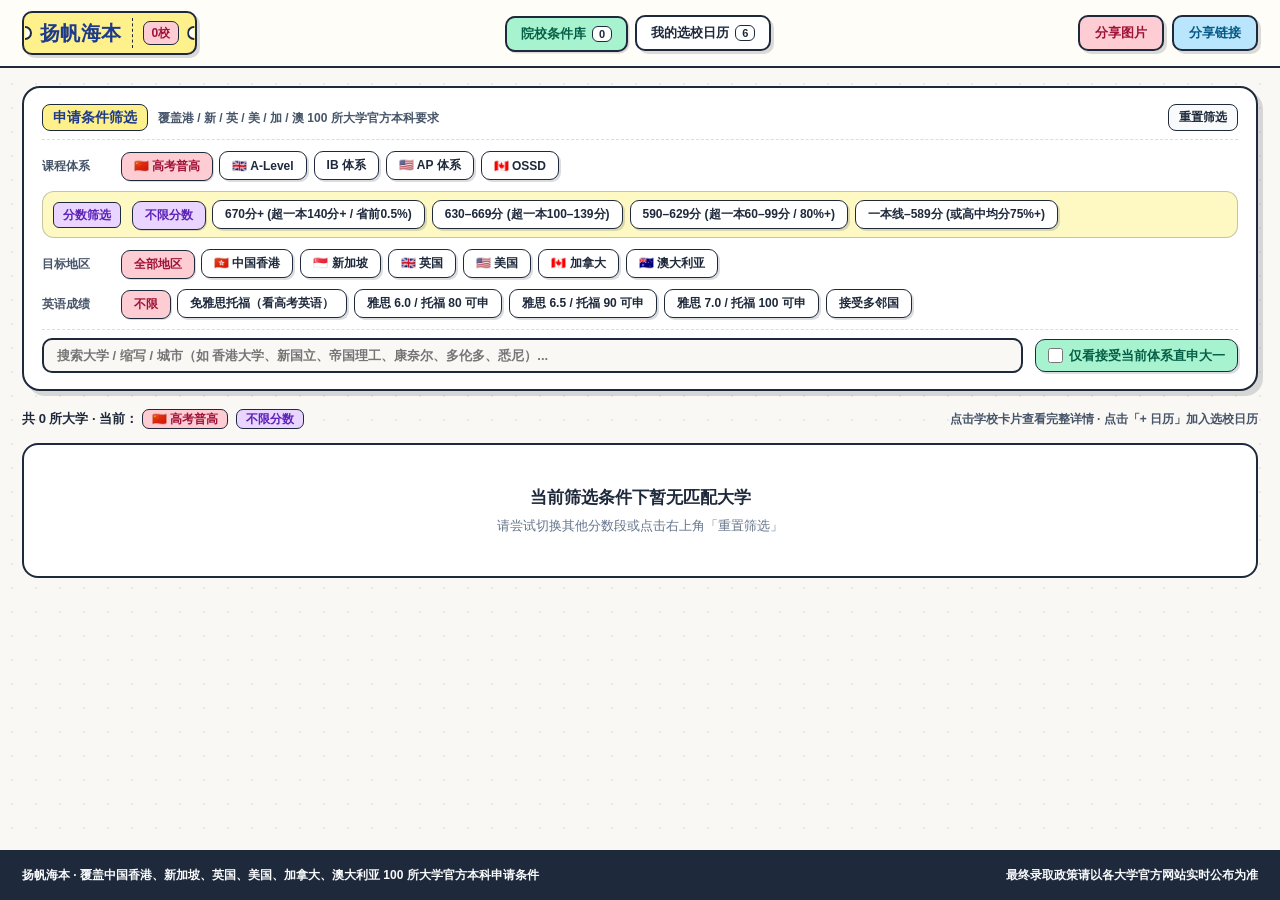
==== public/index.html @ 2da90d24 "feat: soft-dopamine ship ticket design, score filter, and ticket QR/calendar exports" ====
<!DOCTYPE html>
<html lang="zh-CN">
<head>
  <meta charset="UTF-8" />
  <meta name="viewport" content="width=device-width, initial-scale=1.0, maximum-scale=5.0, viewport-fit=cover" />
  <meta name="apple-mobile-web-app-capable" content="yes" />
  <meta name="mobile-web-app-capable" content="yes" />
  <meta name="apple-mobile-web-app-title" content="扬帆海本" />
  <title>扬帆海本 — 海外本科申请条件查询与选校日历</title>
  <link rel="stylesheet" href="./styles.css" />
</head>
<body>
  <header class="site-header">
    <div class="header-inner">
      <div id="brandHomeTrigger" class="brand-group" title="返回首页">
        <div class="brand-sticker">
          <span class="brand-title">扬帆海本</span>
          <span class="brand-count-pill" id="totalUniBadge">100校</span>
        </div>
      </div>

      <nav class="nav-segmented" aria-label="主导航">
        <button id="navBtnDirectory" class="nav-seg-btn active" type="button">
          <span>院校条件库</span>
          <span id="visibleCountNav" class="nav-count">100</span>
        </button>
        <button id="navBtnCalendar" class="nav-seg-btn" type="button">
          <span>我的选校日历</span>
          <span id="shortlistCountBadge" class="badge-count">0</span>
        </button>
      </nav>

      <div class="header-actions">
        <button id="btnShareImageTop" class="btn btn-poster" type="button">分享图片</button>
        <button id="btnShareLinkTop" class="btn btn-share-link" type="button">分享链接</button>
      </div>
    </div>
  </header>

  <main class="main-container">
    <!-- 柔和多巴胺筛选面板 -->
    <section id="globalFilterConsole" class="control-console" aria-label="筛选条件">
      <div class="console-header-row">
        <div class="console-title-group">
          <span class="console-section-title">申请条件筛选</span>
          <span class="console-update-badge">覆盖港 / 新 / 英 / 美 / 加 / 澳 100 所大学官方本科要求</span>
        </div>
        <button id="btnClearFilters" class="btn-clear-filters" type="button">重置筛选</button>
      </div>

      <!-- 第 1 栏：课程体系 -->
      <div class="console-row">
        <div class="console-label">课程体系</div>
        <div id="trackPillsContainer" class="pills-wrap">
          <button class="pill-btn active" data-track="gaokao" type="button">🇨🇳 高考普高</button>
          <button class="pill-btn" data-track="alevel" type="button">🇬🇧 A-Level</button>
          <button class="pill-btn" data-track="ib" type="button">IB 体系</button>
          <button class="pill-btn" data-track="ap" type="button">🇺🇸 AP 体系</button>
          <button class="pill-btn" data-track="ossd" type="button">🇨🇦 OSSD</button>
        </div>
      </div>

      <!-- 第 2 栏：分数筛选（随课程体系自动切换） -->
      <div class="console-row score-filter-row">
        <div class="console-label score-label-badge">分数筛选</div>
        <div id="scorePillsContainer" class="pills-wrap"></div>
      </div>

      <!-- 第 3 栏：目标地区 -->
      <div class="console-row">
        <div class="console-label">目标地区</div>
        <div id="regionPillsContainer" class="pills-wrap">
          <button class="pill-btn active" data-region="ALL" type="button">全部地区</button>
          <button class="pill-btn" data-region="HK" type="button">🇭🇰 中国香港</button>
          <button class="pill-btn" data-region="SG" type="button">🇸🇬 新加坡</button>
          <button class="pill-btn" data-region="UK" type="button">🇬🇧 英国</button>
          <button class="pill-btn" data-region="US" type="button">🇺🇸 美国</button>
          <button class="pill-btn" data-region="CA" type="button">🇨🇦 加拿大</button>
          <button class="pill-btn" data-region="AU" type="button">🇦🇺 澳大利亚</button>
        </div>
      </div>

      <!-- 第 4 栏：英语成绩 -->
      <div class="console-row">
        <div class="console-label">英语成绩</div>
        <div id="langPillsContainer" class="pills-wrap">
          <button class="pill-btn active" data-lang="ALL" type="button">不限</button>
          <button class="pill-btn" data-lang="GAOKAO_ENG" type="button">免雅思托福（看高考英语）</button>
          <button class="pill-btn" data-lang="IELTS_60" type="button">雅思 6.0 / 托福 80 可申</button>
          <button class="pill-btn" data-lang="IELTS_65" type="button">雅思 6.5 / 托福 90 可申</button>
          <button class="pill-btn" data-lang="IELTS_70" type="button">雅思 7.0 / 托福 100 可申</button>
          <button class="pill-btn" data-lang="DET" type="button">接受多邻国</button>
        </div>
      </div>

      <!-- 搜索与直录开关 -->
      <div class="filter-bar">
        <div class="search-box">
          <input
            id="searchInput"
            class="search-input"
            type="search"
            placeholder="搜索大学 / 缩写 / 城市（如 香港大学、新国立、帝国理工、康奈尔、多伦多、悉尼）..."
          />
        </div>

        <div class="filter-toggles">
          <label class="checkbox-label">
            <input id="chkAcceptedOnly" type="checkbox" />
            <span>仅看接受当前体系直申大一</span>
          </label>
        </div>
      </div>
    </section>

    <!-- 视图 1：院校条件库 -->
    <section id="directoryViewSection">
      <div class="status-summary-bar">
        <div>
          共 <strong id="visibleUniCount">100</strong> 所大学 · 当前：
          <span id="activeTrackLabel" class="active-track-indicator">🇨🇳 高考普高</span>
          <span id="activeScoreLabel" class="active-score-indicator">不限分数</span>
        </div>
        <div class="summary-hint">点击学校卡片查看完整详情 · 点击「+ 日历」加入选校日历</div>
      </div>

      <div id="uniCardsGrid" class="uni-grid"></div>
    </section>

    <!-- 视图 2：单校详情页 -->
    <section id="detailViewSection" class="detail-view-workspace hidden">
      <div id="detailPageContent"></div>
    </section>

    <!-- 视图 3：12个月完整选校日历 -->
    <section id="timelineViewSection" class="timeline-workspace hidden">
      <div class="calendar-sheet-container">
        <div class="calendar-header-banner">
          <div class="calendar-banner-top">
            <div>
              <div class="calendar-title-row">
                <h2 class="calendar-main-title">2026–2027 申请季选校日历</h2>
                <span id="calendarTrackPill" class="calendar-track-tag">🇨🇳 高考普高</span>
              </div>
              <p class="calendar-sub-desc">
                涵盖当年 8 月至次年 7 月完整申请周期，点击学校标签可查看详情，点击右上角可导出日历图片。
              </p>
            </div>

            <div class="calendar-actions-group no-print">
              <button id="btnShareImageMain" class="btn btn-poster" type="button">分享图片</button>
              <button id="btnLoadSamplePreset" class="btn btn-subtle-light" type="button">载入示范组合</button>
              <button id="btnClearShortlist" class="btn btn-subtle-danger" type="button">清空日历</button>
            </div>
          </div>

          <div id="shortlistChipsContainer" class="shortlist-pills-row"></div>
        </div>

        <div id="calendarMonthsGrid" class="calendar-months-grid"></div>

        <div id="conflictAlertsContainer" class="conflict-alerts-box">
          <div class="conflict-title">跨国联申时间与策略提示</div>
          <ul id="conflictAlertsList" class="conflict-list"></ul>
        </div>
      </div>
    </section>
  </main>

  <footer class="site-footer">
    <div class="footer-inner">
      <span>扬帆海本 · 覆盖中国香港、新加坡、英国、美国、加拿大、澳大利亚 100 所大学官方本科申请条件</span>
      <span>最终录取政策请以各大学官方网站实时公布为准</span>
    </div>
  </footer>

  <!-- 通用弹窗（用于「分享图片」或「分享链接」） -->
  <div id="detailModalBackdrop" class="modal-backdrop hidden" role="dialog" aria-modal="true">
    <div class="modal-content">
      <div class="modal-header">
        <h2 id="modalTitle" class="modal-title-text">分享图片</h2>
        <button id="btnCloseModal" class="modal-close" type="button">关闭 ✕</button>
      </div>
      <div id="modalBody"></div>
    </div>
  </div>

  <div id="toastNotification" class="toast-notification hidden"></div>

  <script src="./universities-data.js"></script>
  <script src="./qr-mini.js"></script>
  <script src="./app.js"></script>
</body>
</html>
---- public/styles.css ----
:root {
  --bg-canvas: #FAF8F5;
  --ink: #1E293B;
  --ink-secondary: #475569;
  --soft-yellow: #FEF08A;
  --soft-yellow-warm: #FDE68A;
  --soft-yellow-tint: #FEF9C3;
  --indigo-clash: #1E3A8A;
  --soft-pink: #FECDD3;
  --pink-ink: #9F1239;
  --soft-mint: #A7F3D0;
  --mint-ink: #065F46;
  --soft-sky: #BAE6FD;
  --sky-ink: #075985;
  --soft-lavender: #E9D5FF;
  --lavender-ink: #5B21B6;
  --card-bg: #FFFFFF;
  --shadow-color: rgba(30, 41, 59, 0.16);
  --shadow-hover: rgba(30, 41, 59, 0.25);
}

* {
  box-sizing: border-box;
  margin: 0;
  padding: 0;
}

body {
  background-color: var(--bg-canvas);
  background-image: radial-gradient(rgba(30, 41, 59, 0.08) 1px, transparent 1px);
  background-size: 24px 24px;
  color: var(--ink);
  font-family: -apple-system, BlinkMacSystemFont, "PingFang SC", "Hiragino Sans GB", "Microsoft YaHei", sans-serif;
  line-height: 1.5;
  min-height: 100vh;
  display: flex;
  flex-direction: column;
  -webkit-font-smoothing: antialiased;
}

.hidden {
  display: none !important;
}

/* ==========================================
   顶部柔和多巴胺导航栏（舒适耐看）
========================================== */
.site-header {
  background: rgba(255, 253, 247, 0.94);
  backdrop-filter: blur(12px);
  border-bottom: 2px solid var(--ink);
  position: sticky;
  top: 0;
  z-index: 120;
}

.header-inner {
  max-width: 1360px;
  margin: 0 auto;
  padding: 11px 22px;
  display: flex;
  justify-content: space-between;
  align-items: center;
  gap: 14px;
  flex-wrap: wrap;
}

.brand-group {
  cursor: pointer;
  user-select: none;
}

.brand-sticker {
  position: relative;
  background: var(--soft-yellow);
  border: 2px solid var(--ink);
  box-shadow: 3px 3px 0 var(--shadow-color);
  padding: 5px 16px;
  border-radius: 10px;
  display: inline-flex;
  align-items: center;
  gap: 10px;
  transition: transform 0.14s ease, box-shadow 0.14s ease;
}

/* 顶部品牌船票左右半圆打孔缺口 */
.brand-sticker::before,
.brand-sticker::after {
  content: "";
  position: absolute;
  top: 50%;
  width: 10px;
  height: 10px;
  background: #FFFDF7;
  border: 2px solid var(--ink);
  border-radius: 50%;
  transform: translateY(-50%);
  pointer-events: none;
}

.brand-sticker::before {
  left: -6px;
  clip-path: polygon(50% 0, 100% 0, 100% 100%, 50% 100%);
}

.brand-sticker::after {
  right: -6px;
  clip-path: polygon(0 0, 50% 0, 50% 100%, 0 100%);
}

.brand-sticker:hover {
  transform: translate(-1.5px, -1.5px);
  box-shadow: 4.5px 4.5px 0 var(--shadow-hover);
}

.brand-title {
  font-size: 20px;
  font-weight: 900;
  color: var(--indigo-clash);
  letter-spacing: 0.02em;
  padding-right: 10px;
  border-right: 1.5px dashed var(--ink);
}

.brand-count-pill {
  background: var(--soft-pink);
  color: var(--pink-ink);
  font-size: 12px;
  font-weight: 800;
  padding: 2px 8px;
  border-radius: 7px;
  border: 1.5px solid var(--ink);
}

/* 主视图切换器 */
.nav-segmented {
  display: inline-flex;
  gap: 8px;
}

.nav-seg-btn {
  cursor: pointer;
  border: 2px solid var(--ink);
  background: #FFFFFF;
  color: var(--ink);
  font-size: 13px;
  font-weight: 800;
  padding: 7px 14px;
  border-radius: 10px;
  box-shadow: 3px 3px 0 var(--shadow-color);
  display: inline-flex;
  align-items: center;
  gap: 6px;
  transition: transform 0.12s ease, box-shadow 0.12s ease, background 0.12s ease;
}

.nav-seg-btn:hover {
  transform: translate(-1.5px, -1.5px);
  box-shadow: 4.5px 4.5px 0 var(--shadow-hover);
}

.nav-seg-btn.active {
  background: var(--soft-mint);
  color: var(--mint-ink);
  transform: translate(1px, 1px);
  box-shadow: 1.5px 1.5px 0 var(--shadow-color);
}

.nav-count,
.badge-count {
  font-size: 11px;
  font-weight: 800;
  padding: 1px 6px;
  border-radius: 6px;
  border: 1.5px solid var(--ink);
  background: #FFFFFF;
  color: var(--ink);
}

.header-actions {
  display: flex;
  align-items: center;
  gap: 8px;
  flex-wrap: wrap;
}

.btn {
  cursor: pointer;
  border: 2px solid var(--ink);
  font-size: 13px;
  font-weight: 800;
  padding: 7px 15px;
  border-radius: 10px;
  box-shadow: 3px 3px 0 var(--shadow-color);
  transition: transform 0.12s ease, box-shadow 0.12s ease;
  text-decoration: none;
  display: inline-flex;
  align-items: center;
  justify-content: center;
  gap: 5px;
}

.btn:hover {
  transform: translate(-1.5px, -1.5px);
  box-shadow: 4.5px 4.5px 0 var(--shadow-hover);
}

.btn:active {
  transform: translate(1px, 1px);
  box-shadow: 1.5px 1.5px 0 var(--shadow-color);
}

.btn-poster {
  background: var(--soft-pink);
  color: var(--pink-ink);
}

.btn-share-link {
  background: var(--soft-sky);
  color: var(--sky-ink);
}

.btn-subtle-light {
  background: #FFFFFF;
  color: var(--ink);
}

.btn-subtle-danger {
  background: #FFE4E6;
  color: #BE123C;
}

/* ==========================================
   主容器与柔和多巴胺筛选面板
========================================== */
.main-container {
  max-width: 1360px;
  width: 100%;
  margin: 0 auto;
  padding: 18px 22px 48px;
  flex: 1;
}

.control-console {
  background: #FFFFFF;
  border: 2px solid var(--ink);
  border-radius: 18px;
  box-shadow: 5px 5px 0 var(--shadow-color);
  padding: 16px 18px;
  margin-bottom: 18px;
  display: flex;
  flex-direction: column;
  gap: 11px;
}

.console-header-row {
  display: flex;
  justify-content: space-between;
  align-items: center;
  padding-bottom: 8px;
  border-bottom: 1.5px dashed rgba(30, 41, 59, 0.16);
  flex-wrap: wrap;
  gap: 8px;
}

.console-title-group {
  display: flex;
  align-items: center;
  gap: 10px;
  flex-wrap: wrap;
}

.console-section-title {
  font-size: 14px;
  font-weight: 900;
  background: var(--soft-yellow);
  color: var(--indigo-clash);
  border: 1.5px solid var(--ink);
  padding: 2px 10px;
  border-radius: 8px;
}

.console-update-badge {
  font-size: 12px;
  font-weight: 700;
  color: var(--ink-secondary);
}

.btn-clear-filters {
  cursor: pointer;
  border: 1.5px solid var(--ink);
  background: #F8FAFC;
  color: var(--ink);
  font-size: 12px;
  font-weight: 800;
  padding: 4px 10px;
  border-radius: 8px;
}

.console-row {
  display: flex;
  align-items: flex-start;
  gap: 10px;
}

@media (max-width: 720px) {
  .console-row {
    flex-direction: column;
    gap: 6px;
  }
}

.console-label {
  font-size: 12px;
  font-weight: 800;
  color: var(--ink-secondary);
  min-width: 68px;
  padding-top: 6px;
}

/* 分数筛选行（柔和淡奶油底色） */
.score-filter-row {
  background: var(--soft-yellow-tint);
  border: 1.5px solid rgba(30, 41, 59, 0.25);
  border-radius: 12px;
  padding: 8px 10px;
}

.score-label-badge {
  background: var(--soft-lavender);
  color: var(--lavender-ink);
  border: 1.5px solid var(--ink);
  padding: 3px 8px !important;
  border-radius: 6px;
  text-align: center;
  min-width: 68px;
  align-self: center;
}

.pills-wrap {
  display: flex;
  flex-wrap: wrap;
  gap: 7px;
  flex: 1;
}

.pill-btn {
  cursor: pointer;
  border: 1.5px solid var(--ink);
  background: #FFFFFF;
  color: var(--ink);
  font-size: 12px;
  font-weight: 800;
  padding: 5px 12px;
  border-radius: 9px;
  box-shadow: 2px 2px 0 var(--shadow-color);
  transition: transform 0.12s ease, box-shadow 0.12s ease, background 0.12s ease;
}

.pill-btn:hover {
  transform: translate(-1px, -1px);
  box-shadow: 3px 3px 0 var(--shadow-hover);
}

.pill-btn.active {
  background: var(--soft-pink);
  color: var(--pink-ink);
  transform: translate(1px, 1px);
  box-shadow: 1px 1px 0 var(--shadow-color);
}

.score-filter-row .pill-btn.active {
  background: var(--soft-lavender);
  color: var(--lavender-ink);
}

.filter-bar {
  display: flex;
  justify-content: space-between;
  align-items: center;
  gap: 12px;
  padding-top: 8px;
  border-top: 1.5px dashed rgba(30, 41, 59, 0.16);
  flex-wrap: wrap;
}

.search-box {
  flex: 1;
  min-width: 240px;
}

.search-input {
  width: 100%;
  border: 2px solid var(--ink);
  background: var(--bg-canvas);
  color: var(--ink);
  padding: 8px 13px;
  border-radius: 10px;
  font-size: 13px;
  font-weight: 700;
  outline: none;
}

.search-input:focus {
  background: #FFFFFF;
  border-color: var(--indigo-clash);
}

.checkbox-label {
  cursor: pointer;
  display: inline-flex;
  align-items: center;
  gap: 6px;
  font-size: 13px;
  font-weight: 800;
  background: var(--soft-mint);
  color: var(--mint-ink);
  border: 1.5px solid var(--ink);
  padding: 6px 12px;
  border-radius: 10px;
  box-shadow: 2px 2px 0 var(--shadow-color);
  user-select: none;
}

.checkbox-label input {
  width: 15px;
  height: 15px;
  accent-color: var(--indigo-clash);
}

/* ==========================================
   状态摘要与柔和多巴胺学校卡片网格
========================================== */
.status-summary-bar {
  display: flex;
  justify-content: space-between;
  align-items: center;
  margin-bottom: 14px;
  font-size: 13px;
  font-weight: 800;
  flex-wrap: wrap;
  gap: 8px;
}

.active-track-indicator {
  background: var(--soft-pink);
  color: var(--pink-ink);
  padding: 2px 9px;
  border-radius: 7px;
  border: 1.5px solid var(--ink);
  font-size: 12px;
  font-weight: 800;
}

.active-score-indicator {
  background: var(--soft-lavender);
  color: var(--lavender-ink);
  padding: 2px 9px;
  border-radius: 7px;
  border: 1.5px solid var(--ink);
  font-size: 12px;
  font-weight: 800;
  margin-left: 4px;
}

.summary-hint {
  font-size: 12px;
  color: var(--ink-secondary);
}

.uni-grid {
  display: grid;
  grid-template-columns: repeat(auto-fill, minmax(310px, 1fr));
  gap: 18px;
}

/* 学校卡片：核心船票造型（顶部主票头 + 两侧半圆打孔缺口 + 撕裂虚线 + 保留悬浮抬升效果） */
.uni-card {
  position: relative;
  background: #FFFFFF;
  border: 2px solid var(--ink);
  border-radius: 16px;
  box-shadow: 4px 4px 0 var(--shadow-color);
  overflow: hidden;
  display: flex;
  flex-direction: column;
  cursor: pointer;
  transition: transform 0.16s cubic-bezier(0.16, 1, 0.3, 1), box-shadow 0.16s ease;
}

.uni-card:hover {
  transform: translate(-3.5px, -3.5px);
  box-shadow: 8px 8px 0 var(--shadow-hover);
}

.uni-card.in-shortlist {
  border-color: #059669;
  box-shadow: 4px 4px 0 rgba(5, 150, 105, 0.22);
}

/* 1. 柔和奶酪黄船票顶栏 + 齿孔虚线分割 + 两侧船票半圆缺口 */
.card-top-row {
  position: relative;
  background: linear-gradient(135deg, var(--soft-yellow) 0%, var(--soft-yellow-warm) 100%);
  border-bottom: 2px dashed var(--ink);
  padding: 12px 16px;
  display: flex;
  justify-content: space-between;
  align-items: center;
  gap: 8px;
}

.card-top-row::before,
.card-top-row::after {
  content: "";
  position: absolute;
  bottom: -8px;
  width: 14px;
  height: 14px;
  background: var(--bg-canvas);
  border: 2px solid var(--ink);
  border-radius: 50%;
  z-index: 2;
  pointer-events: none;
}

.card-top-row::before {
  left: -9px;
}

.card-top-row::after {
  right: -9px;
}

.uni-name-wrap {
  display: flex;
  align-items: center;
  gap: 6px;
  flex-wrap: wrap;
  min-width: 0;
}

.uni-name-zh {
  font-size: 17.5px;
  font-weight: 900;
  color: var(--indigo-clash);
  letter-spacing: -0.01em;
  display: inline-flex;
  align-items: center;
  gap: 5px;
  line-height: 1.25;
}

.uni-rank-sticker {
  font-size: 11px;
  font-weight: 800;
  background: #FFF1F2;
  color: var(--pink-ink);
  border: 1.5px solid var(--ink);
  padding: 1px 7px;
  border-radius: 6px;
  white-space: nowrap;
}

.btn-shortlist-mini {
  cursor: pointer;
  border: 1.5px solid var(--ink);
  background: #FFFFFF;
  color: var(--ink);
  font-size: 11px;
  font-weight: 800;
  padding: 4px 9px;
  border-radius: 8px;
  box-shadow: 2px 2px 0 var(--shadow-color);
  white-space: nowrap;
  flex-shrink: 0;
  transition: transform 0.12s;
}

.btn-shortlist-mini:hover {
  transform: translate(-1px, -1px);
}

.btn-shortlist-mini.added {
  background: var(--soft-mint);
  color: var(--mint-ink);
}

/* 2. 卡片内容区 */
.card-body-inner {
  padding: 13px 14px;
  display: flex;
  flex-direction: column;
  gap: 10px;
  flex: 1;
}

.card-req-line {
  background: #F0F9FF;
  border: 1.5px solid rgba(30, 41, 59, 0.25);
  border-radius: 10px;
  padding: 9px 11px;
  font-size: 13.5px;
}

.card-req-line.not-accepted {
  background: #FFF1F2;
}

.card-bottom-row {
  display: flex;
  justify-content: space-between;
  align-items: center;
  gap: 8px;
  margin-top: auto;
  padding-top: 4px;
  flex-wrap: wrap;
}

.card-lang-text {
  font-size: 11.5px;
  font-weight: 700;
  color: var(--ink-secondary);
  background: var(--bg-canvas);
  border: 1.5px solid rgba(30, 41, 59, 0.2);
  padding: 3px 8px;
  border-radius: 7px;
}

.card-links-group {
  display: flex;
  gap: 6px;
}

.card-direct-link {
  text-decoration: none;
  font-size: 11px;
  font-weight: 800;
  padding: 4px 9px;
  border-radius: 7px;
  border: 1.5px solid var(--ink);
  background: var(--soft-mint);
  color: var(--mint-ink);
  transition: transform 0.12s, background 0.12s;
}

.card-direct-link:hover {
  transform: translate(-1px, -1px);
  background: var(--soft-yellow);
  color: var(--indigo-clash);
}

.card-direct-link.sec {
  background: #FFFFFF;
  color: var(--ink);
}

/* ==========================================
   原版 12 个月完整选校日历（柔和多巴胺版）
========================================== */
.calendar-sheet-container {
  background: #FFFFFF;
  border: 2px solid var(--ink);
  border-radius: 20px;
  box-shadow: 5px 5px 0 var(--shadow-color);
  padding: 20px;
}

.calendar-header-banner {
  position: relative;
  background: var(--soft-yellow-tint);
  border: 2px solid var(--ink);
  border-radius: 14px;
  padding: 16px 20px;
  margin-bottom: 18px;
  overflow: hidden;
}

.calendar-header-banner::before,
.calendar-header-banner::after {
  content: "";
  position: absolute;
  top: 58%;
  width: 16px;
  height: 16px;
  background: #FFFFFF;
  border: 2px solid var(--ink);
  border-radius: 50%;
  pointer-events: none;
}

.calendar-header-banner::before {
  left: -10px;
}

.calendar-header-banner::after {
  right: -10px;
}

.calendar-banner-top {
  display: flex;
  justify-content: space-between;
  align-items: flex-start;
  gap: 14px;
  flex-wrap: wrap;
  margin-bottom: 12px;
}

.calendar-title-row {
  display: flex;
  align-items: center;
  gap: 10px;
  flex-wrap: wrap;
}

.calendar-main-title {
  font-size: 19px;
  font-weight: 900;
  color: var(--indigo-clash);
}

.calendar-track-tag {
  background: var(--soft-pink);
  color: var(--pink-ink);
  font-size: 12px;
  font-weight: 800;
  padding: 3px 10px;
  border-radius: 8px;
  border: 1.5px solid var(--ink);
}

.calendar-sub-desc {
  font-size: 12px;
  font-weight: 700;
  color: var(--ink-secondary);
  margin-top: 4px;
}

.calendar-actions-group {
  display: flex;
  gap: 8px;
  flex-wrap: wrap;
}

.shortlist-pills-row {
  display: flex;
  flex-wrap: wrap;
  gap: 8px;
  padding-top: 10px;
  border-top: 1.5px dashed rgba(30, 41, 59, 0.2);
}

.shortlist-chip {
  cursor: pointer;
  display: inline-flex;
  align-items: center;
  gap: 6px;
  padding: 4px 10px;
  border-radius: 8px;
  border: 1.5px solid var(--ink);
  font-size: 12px;
  font-weight: 800;
  transition: transform 0.12s;
}

.shortlist-chip:hover {
  transform: translate(-1px, -1px);
}

.chip-remove {
  cursor: pointer;
  border: none;
  background: transparent;
  font-size: 14px;
  font-weight: 900;
  color: inherit;
  line-height: 1;
}

/* 12个月完整网格（模仿原版，4列×3行，全月保留） */
.calendar-months-grid {
  display: grid;
  grid-template-columns: repeat(4, 1fr);
  gap: 14px;
  margin-bottom: 18px;
}

@media (max-width: 1100px) {
  .calendar-months-grid {
    grid-template-columns: repeat(3, 1fr);
  }
}

@media (max-width: 820px) {
  .calendar-months-grid {
    grid-template-columns: repeat(2, 1fr);
  }
}

@media (max-width: 540px) {
  .calendar-months-grid {
    grid-template-columns: 1fr;
  }
}

.cal-month-cell {
  background: var(--bg-canvas);
  border: 2px solid var(--ink);
  border-radius: 14px;
  box-shadow: 3px 3px 0 var(--shadow-color);
  min-height: 175px;
  display: flex;
  flex-direction: column;
  overflow: hidden;
}

.cal-month-cell.has-events {
  background: #FFFFFF;
}

.cal-month-top {
  background: #F1F5F9;
  border-bottom: 1.5px solid var(--ink);
  padding: 8px 12px;
  display: flex;
  justify-content: space-between;
  align-items: center;
}

.cal-month-cell.has-events .cal-month-top {
  background: var(--soft-yellow);
}

.cal-month-title {
  font-size: 15px;
  font-weight: 900;
  color: var(--indigo-clash);
  display: flex;
  align-items: baseline;
  gap: 5px;
}

.cal-month-en {
  font-size: 11px;
  font-weight: 800;
  color: var(--ink-secondary);
}

.cal-month-phase {
  font-size: 11px;
  font-weight: 800;
  background: #FFFFFF;
  border: 1px solid rgba(30, 41, 59, 0.35);
  padding: 1px 6px;
  border-radius: 5px;
}

.cal-month-events {
  padding: 10px;
  display: flex;
  flex-direction: column;
  gap: 7px;
  flex: 1;
}

.cal-event-pill {
  cursor: pointer;
  border: 1.5px solid rgba(30, 41, 59, 0.3);
  border-radius: 9px;
  padding: 6px 9px;
  display: flex;
  justify-content: space-between;
  align-items: center;
  gap: 6px;
  transition: transform 0.12s;
}

.cal-event-pill:hover {
  transform: translate(-1.5px, -1.5px);
}

.cal-event-school-name {
  font-size: 12px;
  font-weight: 800;
}

.cal-event-round-name {
  font-size: 11px;
  font-weight: 600;
  opacity: 0.9;
}

.cal-event-date-tag {
  font-size: 11px;
  font-weight: 800;
  background: rgba(255, 255, 255, 0.85);
  border: 1px solid rgba(30, 41, 59, 0.25);
  padding: 1px 5px;
  border-radius: 5px;
  white-space: nowrap;
}

.cal-empty-note {
  margin: auto;
  font-size: 12px;
  font-weight: 700;
  color: #94A3B8;
}

.conflict-alerts-box {
  background: var(--soft-yellow-tint);
  border: 1.5px solid var(--ink);
  border-radius: 12px;
  padding: 14px 18px;
}

.conflict-title {
  font-size: 14px;
  font-weight: 900;
  color: var(--indigo-clash);
  margin-bottom: 6px;
}

.conflict-list {
  padding-left: 18px;
  font-size: 12.5px;
  font-weight: 700;
  display: flex;
  flex-direction: column;
  gap: 4px;
}

/* ==========================================
   单校完整详情页
========================================== */
.detail-unified-sheet {
  background: #FFFFFF;
  border: 2px solid var(--ink);
  border-radius: 20px;
  box-shadow: 5px 5px 0 var(--shadow-color);
  padding: 22px;
}

.detail-top-bar {
  display: flex;
  justify-content: space-between;
  align-items: center;
  margin-bottom: 16px;
  flex-wrap: wrap;
  gap: 10px;
}

.btn-back {
  cursor: pointer;
  border: 2px solid var(--ink);
  background: #FFFFFF;
  color: var(--ink);
  font-size: 13px;
  font-weight: 800;
  padding: 7px 14px;
  border-radius: 10px;
  box-shadow: 3px 3px 0 var(--shadow-color);
}

.detail-hero-section {
  background: linear-gradient(135deg, var(--soft-yellow) 0%, var(--soft-yellow-warm) 100%);
  border: 2px solid var(--ink);
  border-radius: 16px;
  padding: 18px 20px;
  margin-bottom: 18px;
}

.detail-title-zh {
  font-size: 25px;
  font-weight: 900;
  color: var(--indigo-clash);
}

.detail-title-en {
  font-size: 13px;
  font-weight: 700;
  color: var(--ink-secondary);
  margin-top: 2px;
}

.detail-intro-text {
  font-size: 13.5px;
  font-weight: 600;
  margin-top: 8px;
  background: rgba(255, 255, 255, 0.85);
  border: 1.5px solid var(--ink);
  padding: 8px 12px;
  border-radius: 10px;
}

.detail-meta-strip {
  display: flex;
  flex-wrap: wrap;
  gap: 8px;
  margin-top: 10px;
  font-size: 12px;
  font-weight: 700;
}

.detail-meta-strip span {
  background: #FFFFFF;
  border: 1px solid rgba(30, 41, 59, 0.3);
  padding: 3px 8px;
  border-radius: 6px;
}

.detail-block {
  margin-bottom: 18px;
}

.detail-block-title {
  font-size: 14px;
  font-weight: 900;
  margin-bottom: 10px;
  display: inline-block;
  background: var(--soft-mint);
  color: var(--mint-ink);
  border: 1.5px solid var(--ink);
  padding: 3px 10px;
  border-radius: 8px;
}

.detail-links-row {
  display: grid;
  grid-template-columns: repeat(auto-fit, minmax(200px, 1fr));
  gap: 10px;
}

.detail-link-box {
  text-decoration: none;
  background: var(--soft-yellow-tint);
  color: var(--indigo-clash);
  border: 2px solid var(--ink);
  border-radius: 10px;
  padding: 10px 14px;
  font-size: 13px;
  font-weight: 800;
  box-shadow: 3px 3px 0 var(--shadow-color);
  display: flex;
  justify-content: space-between;
  align-items: center;
  transition: transform 0.12s;
}

.detail-link-box:hover {
  transform: translate(-1.5px, -1.5px);
  background: var(--soft-yellow);
}

.detail-info-grid {
  display: grid;
  grid-template-columns: repeat(auto-fit, minmax(240px, 1fr));
  gap: 10px;
  margin-top: 10px;
}

.detail-info-item {
  background: var(--bg-canvas);
  border: 1.5px solid rgba(30, 41, 59, 0.25);
  border-radius: 10px;
  padding: 10px 12px;
  display: flex;
  flex-direction: column;
  gap: 4px;
  font-size: 12.5px;
}

.comparison-table {
  width: 100%;
  border-collapse: collapse;
  border: 2px solid var(--ink);
  font-size: 13px;
}

.comparison-table th,
.comparison-table td {
  border: 1.5px solid rgba(30, 41, 59, 0.25);
  padding: 10px 12px;
  text-align: left;
}

.comparison-table th {
  background: var(--soft-yellow);
  color: var(--indigo-clash);
  font-weight: 900;
}

/* ==========================================
   页脚与弹窗
========================================== */
.site-footer {
  background: var(--ink);
  color: #F8FAFC;
  padding: 16px 22px;
  font-size: 12px;
  font-weight: 600;
}

.footer-inner {
  max-width: 1360px;
  margin: 0 auto;
  display: flex;
  justify-content: space-between;
  flex-wrap: wrap;
  gap: 8px;
}

.modal-backdrop {
  position: fixed;
  inset: 0;
  z-index: 9999;
  background: rgba(15, 23, 42, 0.55);
  backdrop-filter: blur(6px);
  display: flex;
  align-items: center;
  justify-content: center;
  padding: 16px;
}

.modal-content {
  background: var(--bg-canvas);
  border: 2.5px solid var(--ink);
  border-radius: 20px;
  box-shadow: 0 20px 50px rgba(15, 23, 42, 0.3);
  max-width: 680px;
  width: 100%;
  max-height: 92vh;
  overflow-y: auto;
  padding: 18px 22px;
}

.modal-header {
  display: flex;
  justify-content: space-between;
  align-items: center;
  gap: 12px;
  padding-bottom: 12px;
  border-bottom: 1.5px solid rgba(30, 41, 59, 0.2);
  margin-bottom: 14px;
}

.modal-title-text {
  font-size: 18px;
  font-weight: 900;
  color: var(--indigo-clash);
}

.modal-close {
  cursor: pointer;
  border: 1.5px solid var(--ink);
  background: #FFFFFF;
  font-size: 12px;
  font-weight: 800;
  padding: 5px 12px;
  border-radius: 8px;
}

.toast-notification {
  position: fixed;
  bottom: 24px;
  left: 50%;
  transform: translateX(-50%);
  z-index: 10000;
  background: var(--indigo-clash);
  color: #FFFFFF;
  border: 2px solid var(--ink);
  box-shadow: 4px 4px 0 var(--shadow-color);
  padding: 10px 20px;
  border-radius: 999px;
  font-size: 13px;
  font-weight: 800;
}
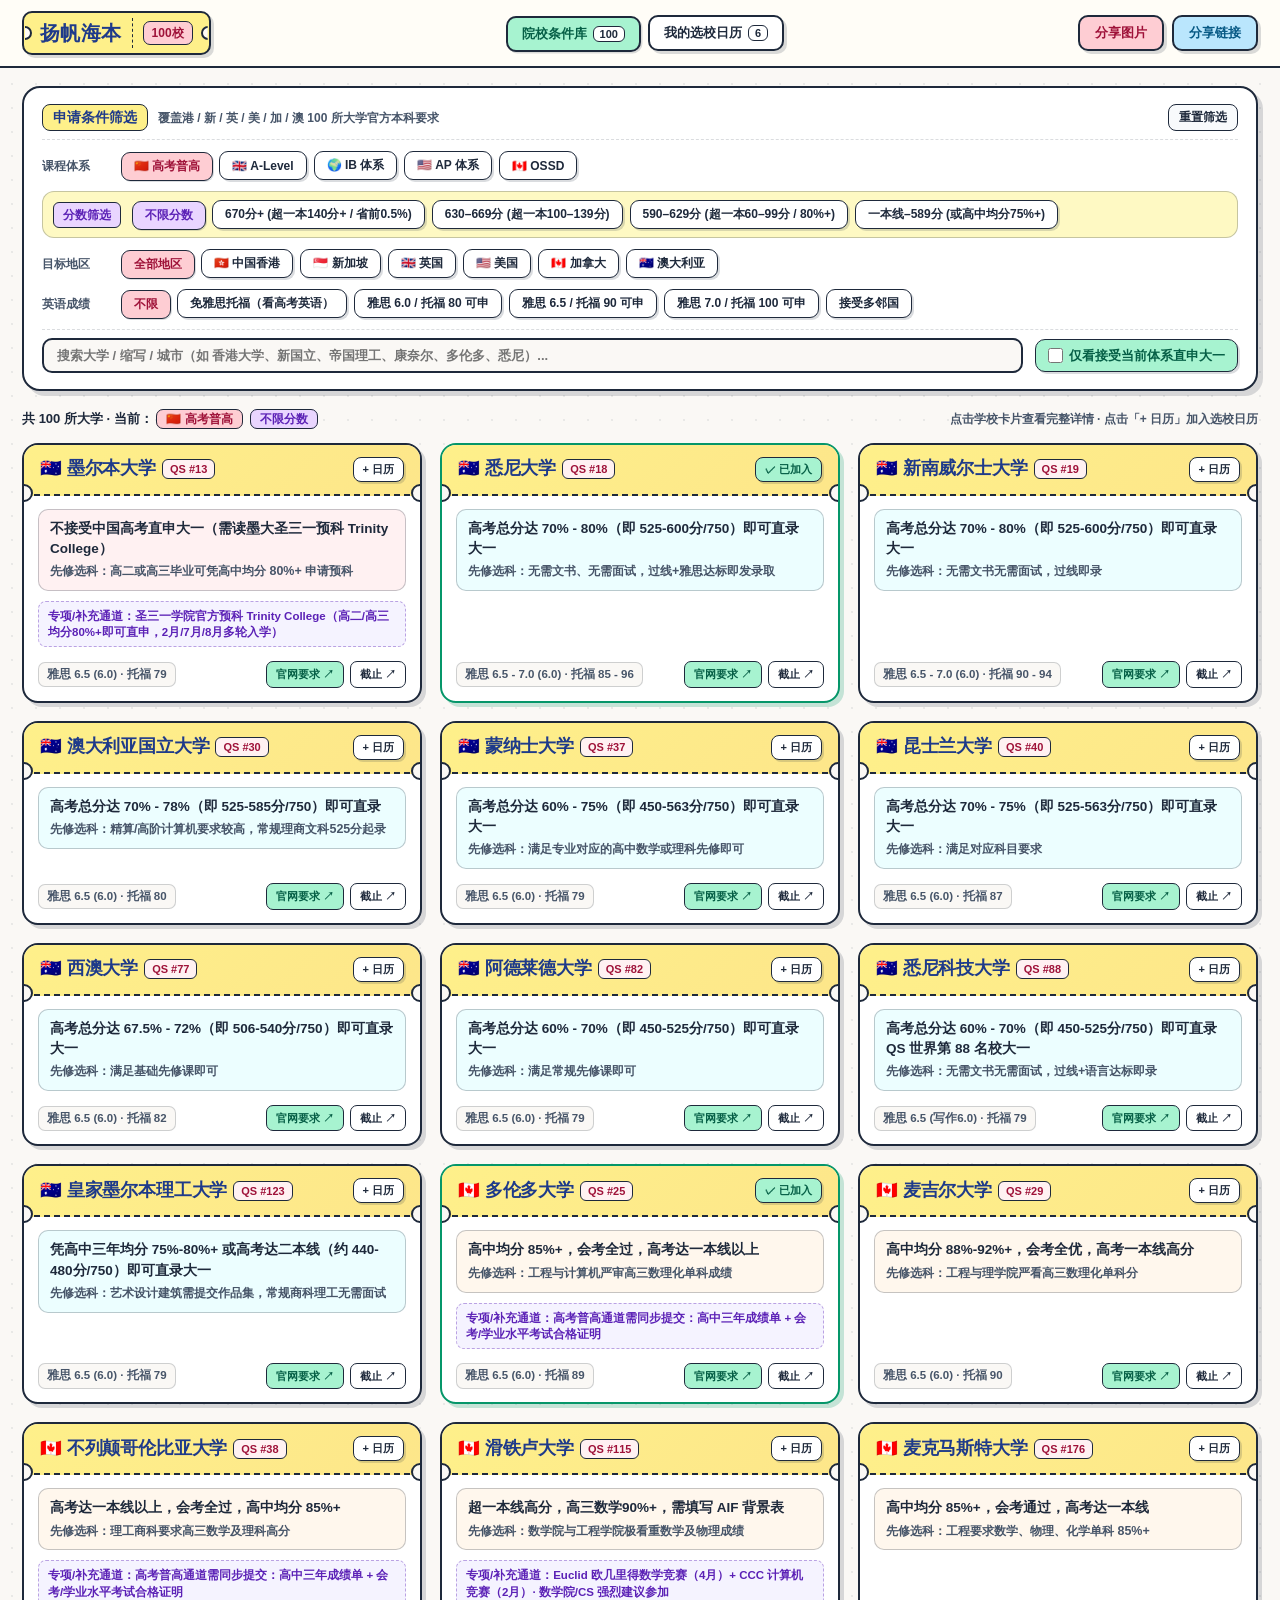
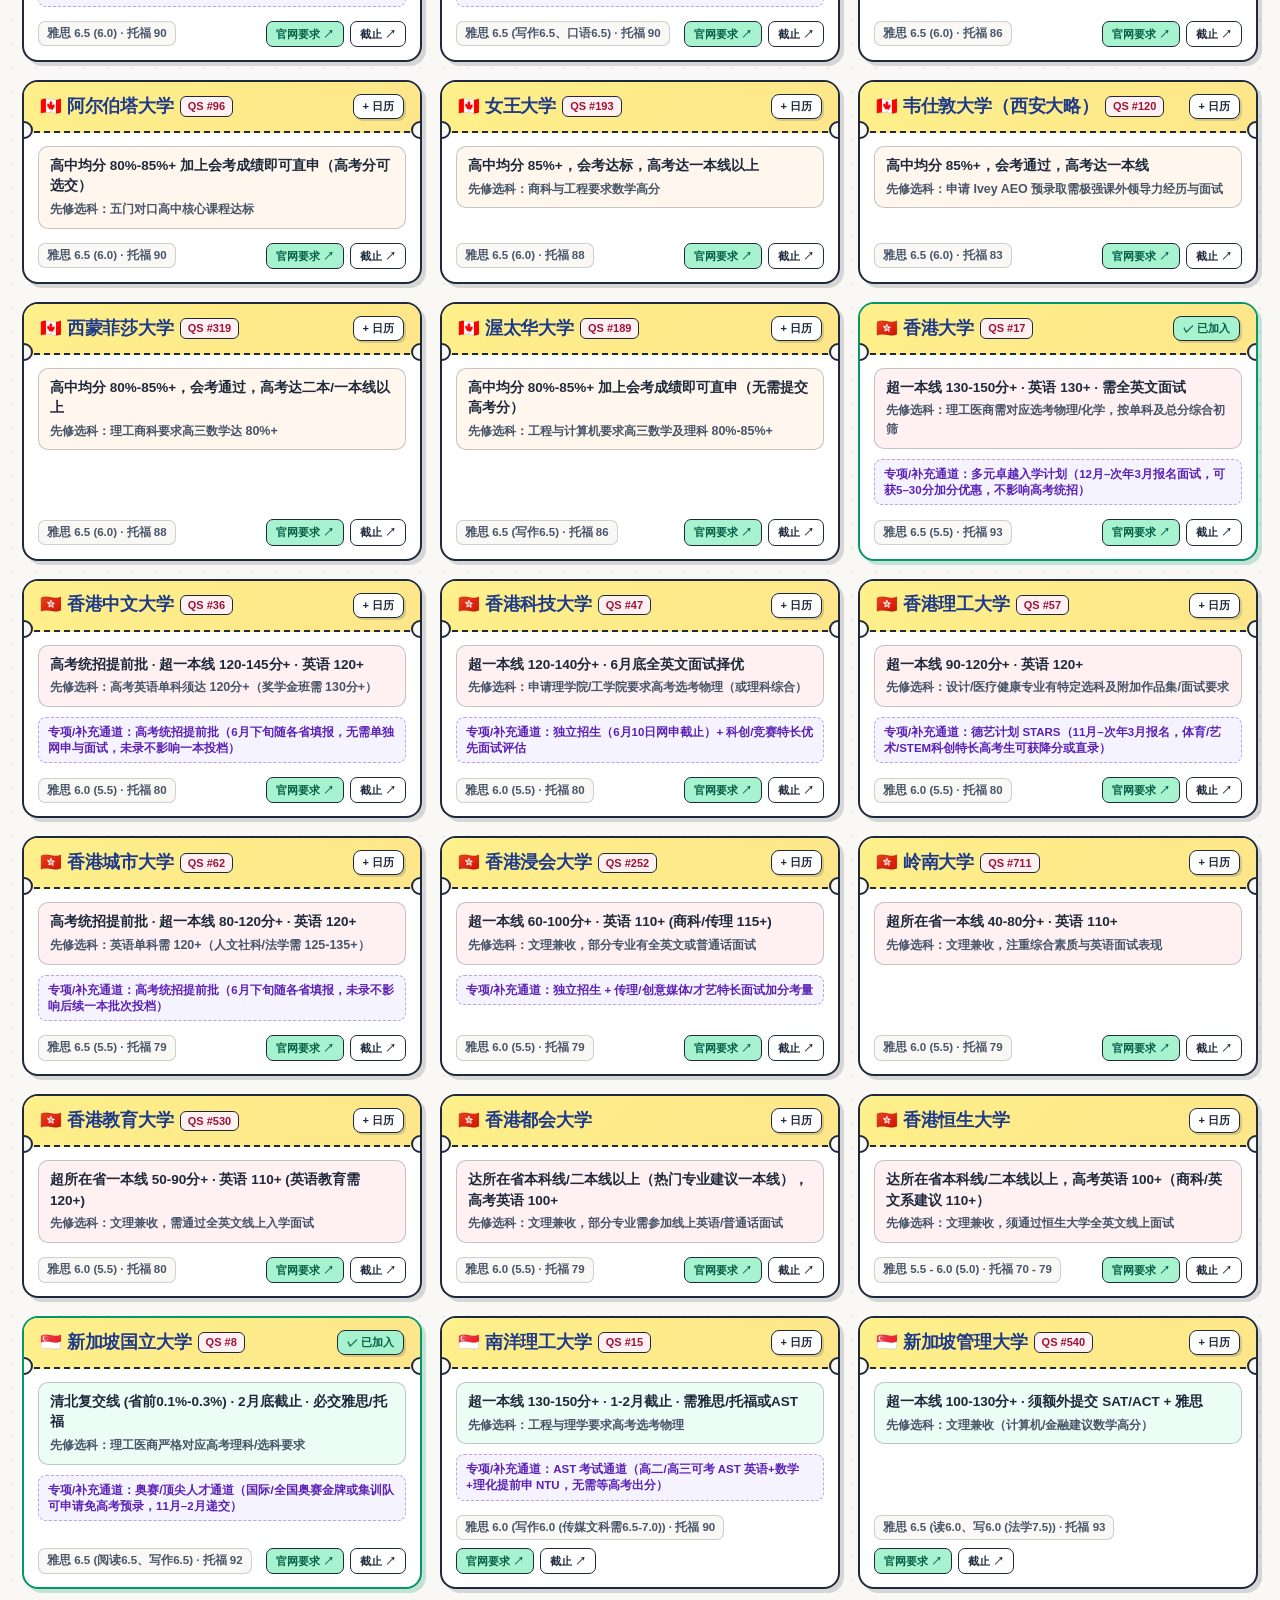
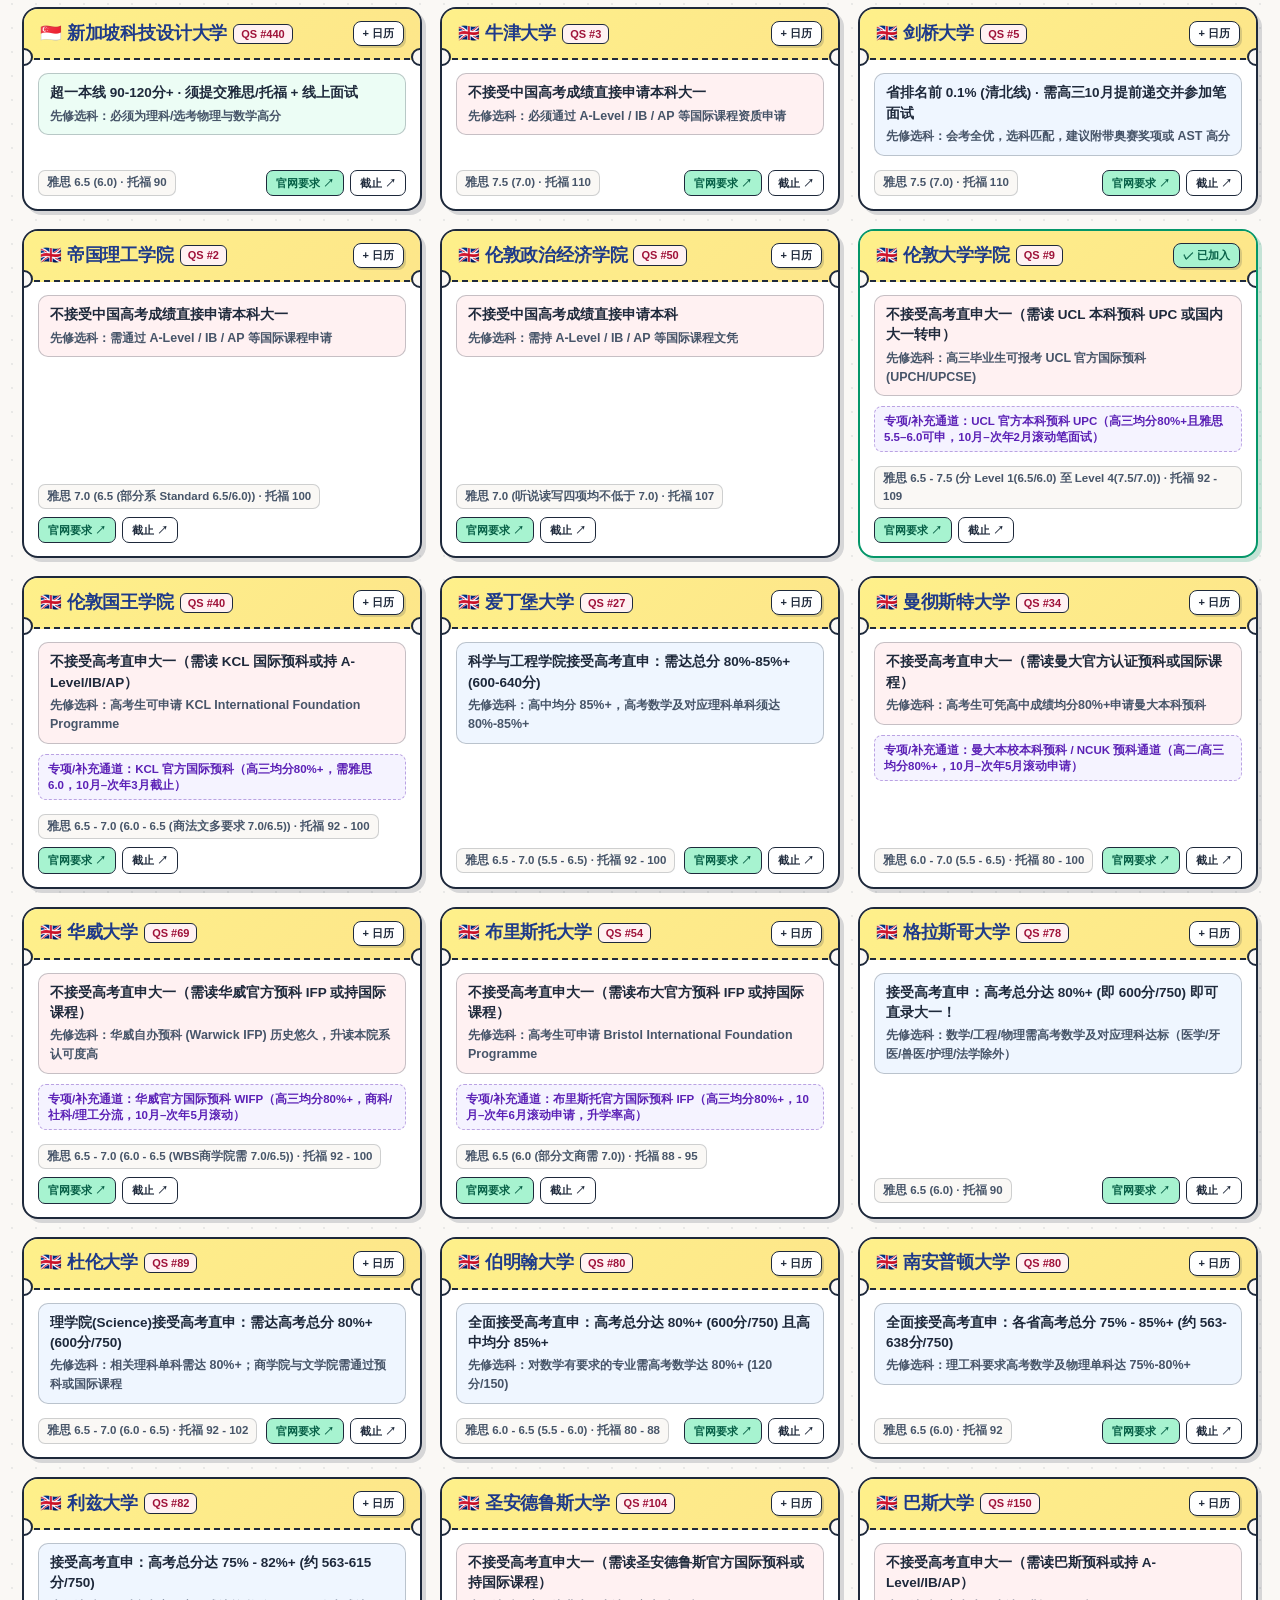
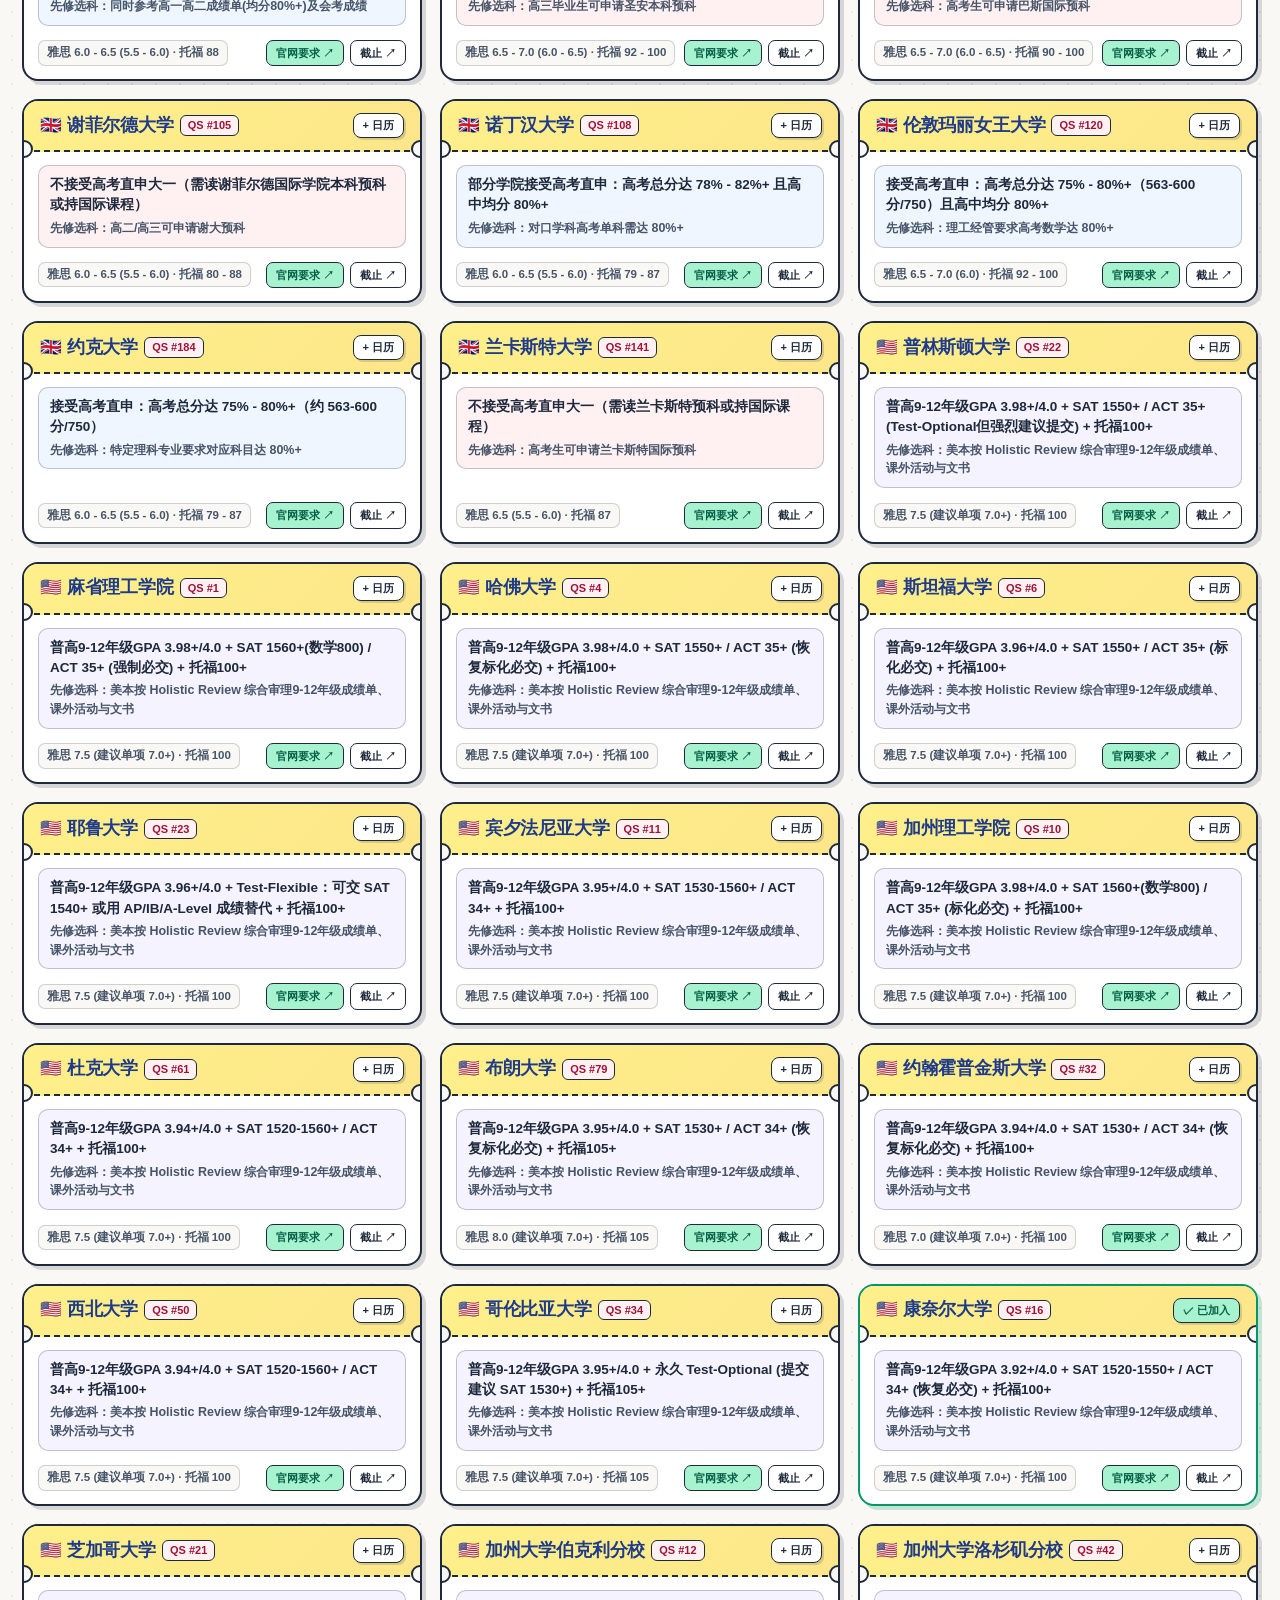
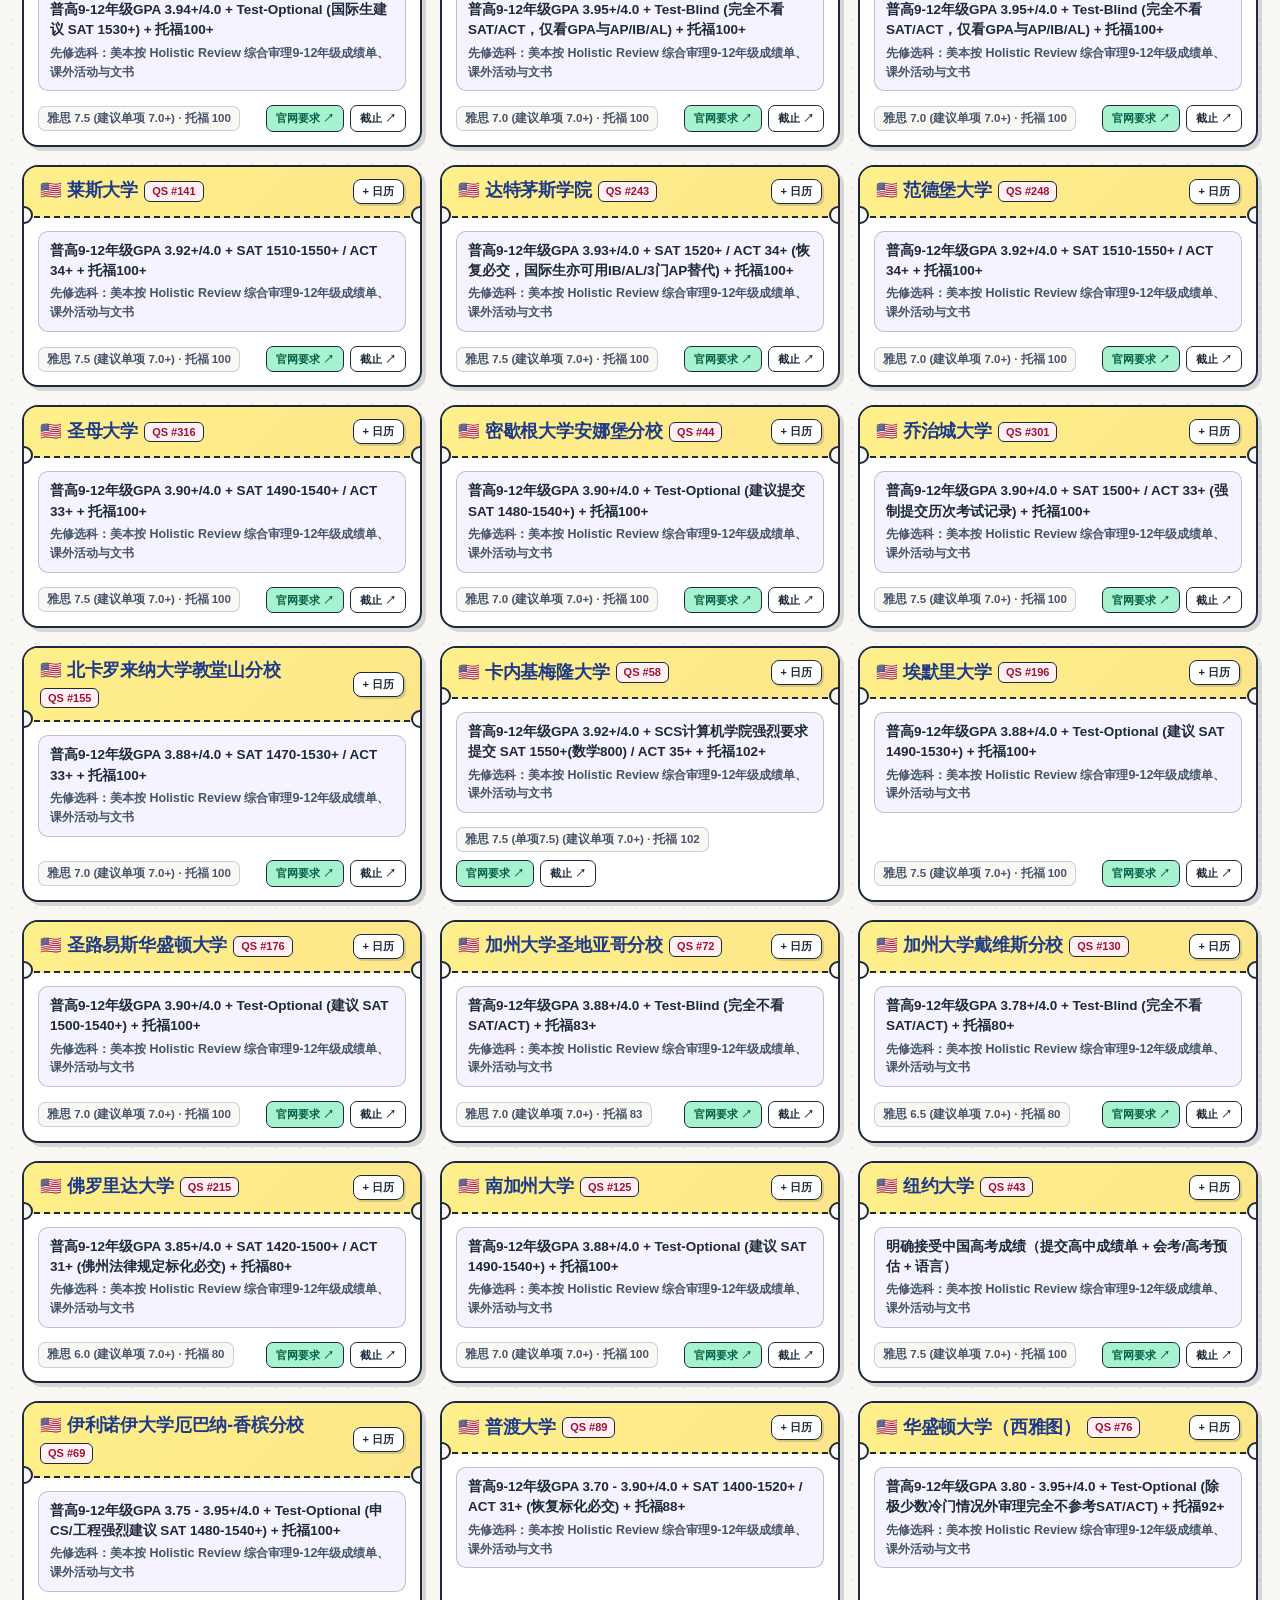
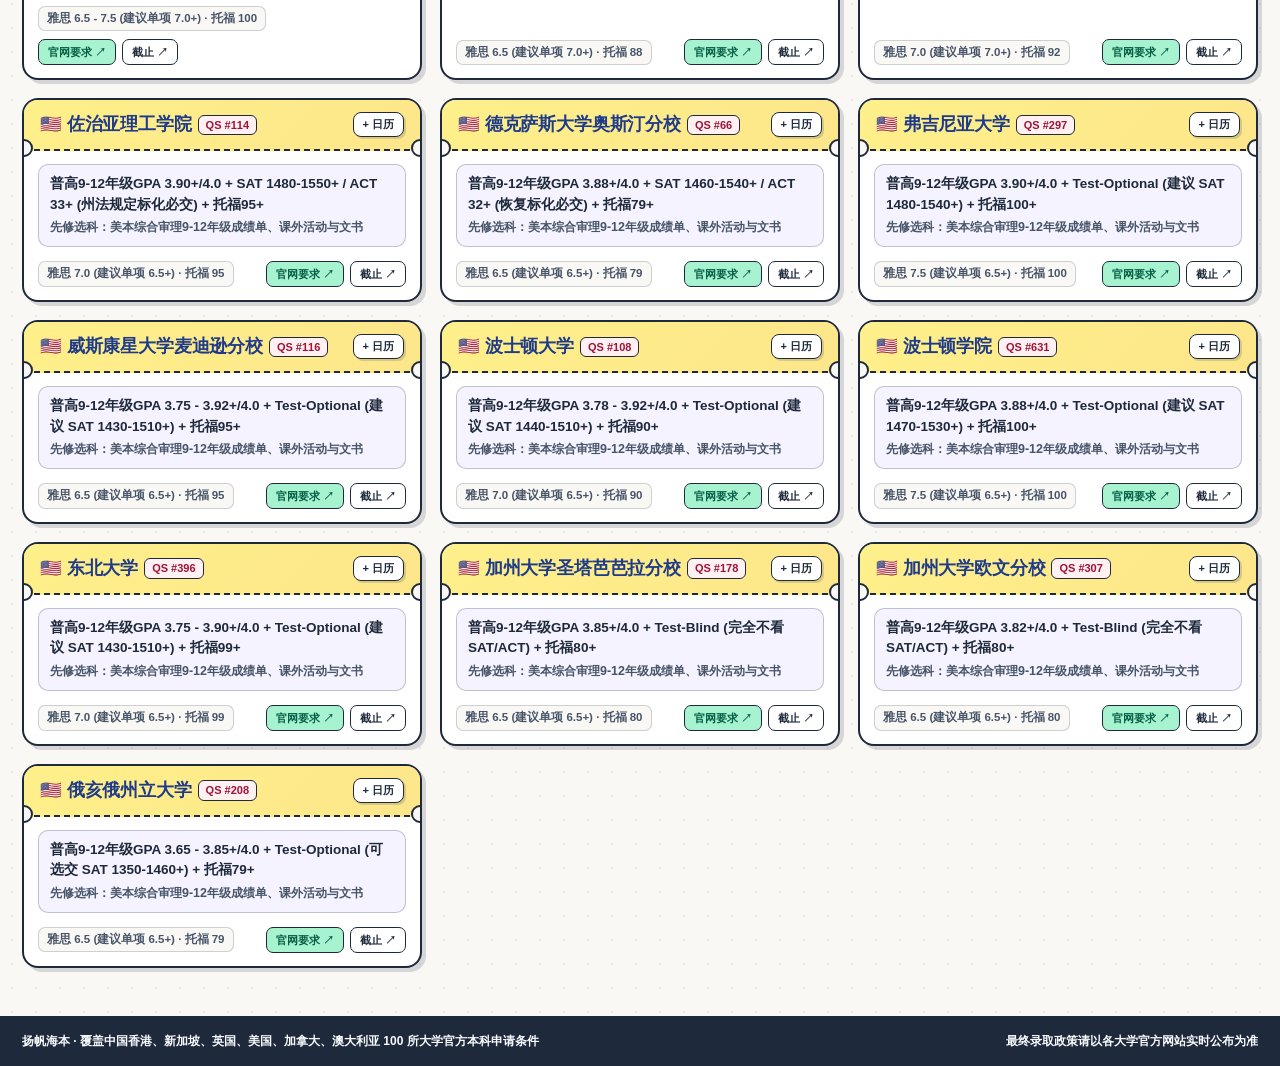
==== commit d92f7add: "feat: sync public/ 666 timeline nodes & IB earth emoji" ====
--- a/public/index.html
+++ b/public/index.html
@@ -7,7 +7,7 @@
   <meta name="mobile-web-app-capable" content="yes" />
   <meta name="apple-mobile-web-app-title" content="扬帆海本" />
   <title>扬帆海本 — 海外本科申请条件查询与选校日历</title>
-  <link rel="stylesheet" href="./styles.css" />
+  <link rel="stylesheet" href="./styles.css?v=20261118" />
 </head>
 <body>
   <header class="site-header">
@@ -54,7 +54,7 @@
         <div id="trackPillsContainer" class="pills-wrap">
           <button class="pill-btn active" data-track="gaokao" type="button">🇨🇳 高考普高</button>
           <button class="pill-btn" data-track="alevel" type="button">🇬🇧 A-Level</button>
-          <button class="pill-btn" data-track="ib" type="button">IB 体系</button>
+          <button class="pill-btn" data-track="ib" type="button">🌍 IB 体系</button>
           <button class="pill-btn" data-track="ap" type="button">🇺🇸 AP 体系</button>
           <button class="pill-btn" data-track="ossd" type="button">🇨🇦 OSSD</button>
         </div>
@@ -187,8 +187,8 @@
 
   <div id="toastNotification" class="toast-notification hidden"></div>
 
-  <script src="./universities-data.js"></script>
-  <script src="./qr-mini.js"></script>
-  <script src="./app.js"></script>
+  <script src="./universities-data.js?v=20261118"></script>
+  <script src="./qr-mini.js?v=20261118"></script>
+  <script src="./app.js?v=20261118"></script>
 </body>
 </html>
--- a/public/styles.css
+++ b/public/styles.css
@@ -607,6 +607,28 @@
   background: #FFF1F2;
 }
 
+.card-special-channel {
+  font-size: 11.5px;
+  font-weight: 700;
+  color: #5B21B6;
+  background: #F5F3FF;
+  border: 1.5px dashed rgba(91, 33, 182, 0.38);
+  border-radius: 8px;
+  padding: 6px 9px;
+  line-height: 1.4;
+}
+
+.detail-special-channel-box {
+  margin-top: 10px;
+  font-size: 13px;
+  font-weight: 700;
+  color: #5B21B6;
+  background: #F5F3FF;
+  border: 1.5px solid rgba(91, 33, 182, 0.45);
+  border-radius: 10px;
+  padding: 10px 13px;
+}
+
 .card-bottom-row {
   display: flex;
   justify-content: space-between;
